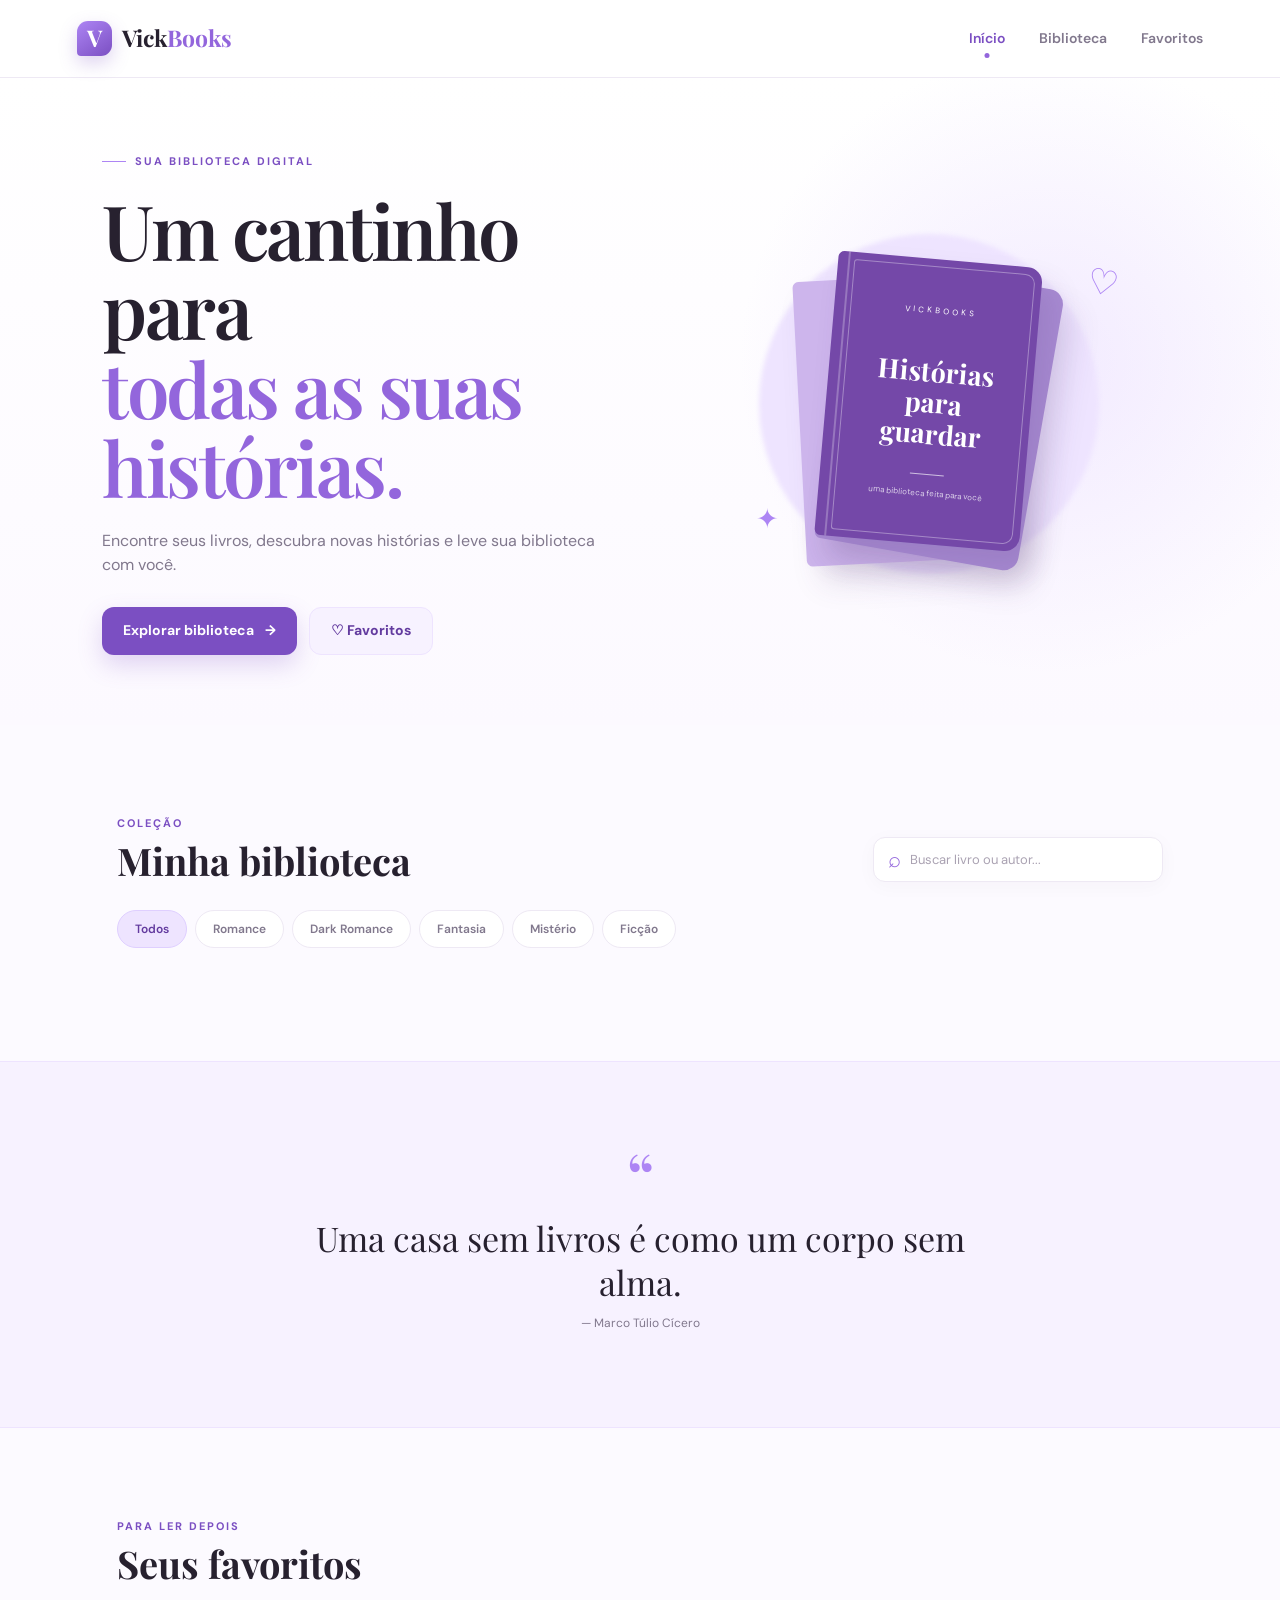
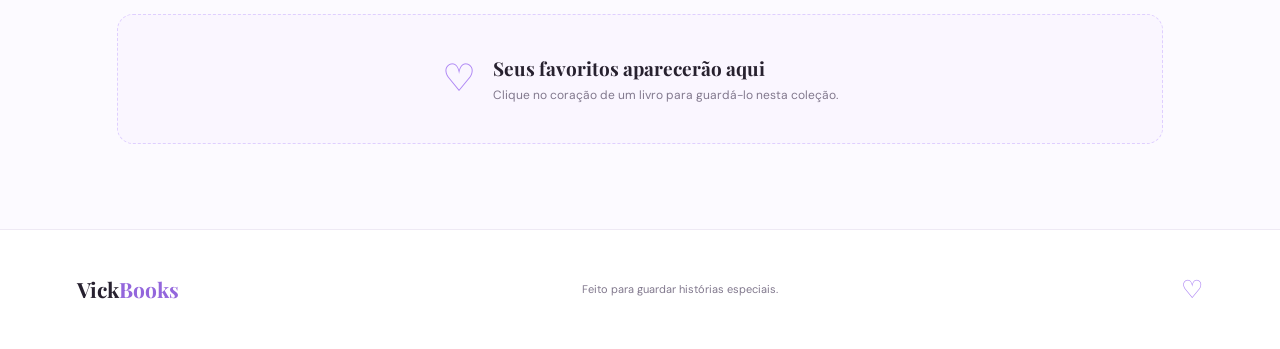
==== front/index.html @ a0c5a78e "Projeto VickBook feito por Henry" ====
<!DOCTYPE html>
<html lang="pt-BR">
<head>
  <meta charset="UTF-8">
  <meta name="viewport" content="width=device-width, initial-scale=1.0">
  <meta name="description" content="VickBooks — sua biblioteca digital pessoal.">
  <title>VickBooks — Sua biblioteca</title>
  <link rel="preconnect" href="https://fonts.googleapis.com">
  <link rel="preconnect" href="https://fonts.gstatic.com" crossorigin>
  <link href="https://fonts.googleapis.com/css2?family=DM+Sans:wght@400;500;600;700&family=Playfair+Display:wght@500;600;700&display=swap" rel="stylesheet">
  <link rel="stylesheet" href="style.css">
</head>
<body>
  <header class="header">
    <a class="brand" href="#">
      <span class="brand-mark">V</span>
      <span>Vick<span>Books</span></span>
    </a>

    <nav class="nav">
      <a class="active" href="#inicio">Início</a>
      <a href="#biblioteca">Biblioteca</a>
      <a href="#favoritos">Favoritos</a>
    </nav>

    <button class="icon-btn mobile-menu" id="menuBtn" aria-label="Abrir menu">☰</button>
  </header>

  <main>
    <section class="hero" id="inicio">
      <div class="hero-content">
        <div class="eyebrow"><span></span> SUA BIBLIOTECA DIGITAL</div>
        <h1>Um cantinho para<br><em>todas as suas histórias.</em></h1>
        <p>Encontre seus livros, descubra novas histórias e leve sua biblioteca com você.</p>

        <div class="hero-actions">
          <a href="#biblioteca" class="btn primary">Explorar biblioteca <span>→</span></a>
          <a href="#favoritos" class="btn secondary">♡ Favoritos</a>
        </div>
      </div>

      <div class="hero-art" aria-hidden="true">
        <div class="glow"></div>
        <div class="book-stack">
          <div class="book book-back"></div>
          <div class="book book-middle"></div>
          <div class="book book-front">
            <div class="book-cover">
              <span class="cover-small">VICKBOOKS</span>
              <strong>Histórias<br>para guardar</strong>
              <span class="cover-line"></span>
              <small>uma biblioteca feita para você</small>
            </div>
          </div>
        </div>
        <span class="floating-heart">♡</span>
        <span class="floating-star">✦</span>
      </div>
    </section>

    <section class="section" id="biblioteca">
      <div class="section-heading">
        <div>
          <span class="section-label">COLEÇÃO</span>
          <h2>Minha biblioteca</h2>
        </div>
        <div class="search-wrap">
          <span>⌕</span>
          <input id="searchInput" type="search" placeholder="Buscar livro ou autor..." aria-label="Buscar livro ou autor">
        </div>
      </div>

      <div class="category-row" id="categories">
        <button class="category active" data-category="Todos">Todos</button>
        <button class="category" data-category="Romance">Romance</button>
        <button class="category" data-category="Dark Romance">Dark Romance</button>
        <button class="category" data-category="Fantasia">Fantasia</button>
        <button class="category" data-category="Mistério">Mistério</button>
        <button class="category" data-category="Ficção">Ficção</button>
      </div>

      <div class="book-grid" id="bookGrid"></div>
      <div class="empty-state" id="emptyState">
        <div>⌕</div>
        <h3>Nenhum livro encontrado</h3>
        <p>Tente outro título, autor ou categoria.</p>
      </div>
    </section>

    <section class="quote-section">
      <div class="quote-mark">“</div>
      <blockquote>
        Uma casa sem livros é como um corpo sem alma.
      </blockquote>
      <p>— Marco Túlio Cícero</p>
    </section>

    <section class="section favorites-section" id="favoritos">
      <div class="section-heading">
        <div>
          <span class="section-label">PARA LER DEPOIS</span>
          <h2>Seus favoritos</h2>
        </div>
      </div>
      <div class="favorite-message" id="favoriteMessage">
        <span>♡</span>
        <div>
          <h3>Seus favoritos aparecerão aqui</h3>
          <p>Clique no coração de um livro para guardá-lo nesta coleção.</p>
        </div>
      </div>
      <div class="book-grid" id="favoriteGrid"></div>
    </section>
  </main>

  <footer>
    <div class="footer-brand">Vick<span>Books</span></div>
    <p>Feito para guardar histórias especiais.</p>
    <span class="footer-heart">♡</span>
  </footer>

  <script src="script.js"></script>
</body>
</html>
---- front/style.css ----
* {
  box-sizing: border-box;
  margin: 0;
  padding: 0;
}

:root {
  --white: #fff;
  --bg: #fcfaff;
  --surface: #ffffff;
  --lavender-50: #f7f2ff;
  --lavender-100: #eee4ff;
  --lavender-200: #dfcfff;
  --lavender-300: #c8adff;
  --lavender-400: #ad85f4;
  --lavender-500: #9366dc;
  --lavender-600: #7b4fc2;
  --lavender-700: #633b9f;
  --ink: #27212f;
  --muted: #81788d;
  --border: #eee9f4;
  --shadow: 0 18px 50px rgba(91, 56, 135, .10);
}

html {
  scroll-behavior: smooth;
}

body {
  background: var(--bg);
  color: var(--ink);
  font-family: "DM Sans", sans-serif;
  line-height: 1.5;
}

a {
  color: inherit;
  text-decoration: none;
}

button,
input {
  font: inherit;
}

.header {
  height: 78px;
  padding: 0 6%;
  display: flex;
  align-items: center;
  justify-content: space-between;
  background: rgba(255,255,255,.90);
  backdrop-filter: blur(16px);
  border-bottom: 1px solid var(--border);
  position: sticky;
  top: 0;
  z-index: 20;
}

.brand {
  display: flex;
  align-items: center;
  gap: 10px;
  font-family: "Playfair Display", serif;
  font-size: 23px;
  font-weight: 700;
}

.brand > span:last-child span,
.footer-brand span {
  color: var(--lavender-500);
}

.brand-mark {
  width: 35px;
  height: 35px;
  border-radius: 11px 11px 11px 4px;
  display: grid;
  place-items: center;
  color: white;
  background: linear-gradient(145deg, var(--lavender-400), var(--lavender-600));
  box-shadow: 0 7px 18px rgba(123,79,194,.25);
  font-family: "Playfair Display", serif;
}

.nav {
  display: flex;
  gap: 34px;
  color: var(--muted);
  font-size: 14px;
  font-weight: 600;
}

.nav a {
  position: relative;
  padding: 28px 0;
}

.nav a:hover,
.nav a.active {
  color: var(--lavender-600);
}

.nav a.active::after {
  content: "";
  position: absolute;
  left: 50%;
  bottom: 19px;
  width: 5px;
  height: 5px;
  transform: translateX(-50%);
  border-radius: 50%;
  background: var(--lavender-500);
}

.icon-btn {
  border: 0;
  background: transparent;
  cursor: pointer;
}

.mobile-menu {
  display: none;
  color: var(--lavender-600);
  font-size: 24px;
}

.hero {
  min-height: 600px;
  padding: 75px 8% 70px;
  display: grid;
  grid-template-columns: 1.05fr .95fr;
  align-items: center;
  gap: 30px;
  overflow: hidden;
  background:
    radial-gradient(circle at 82% 44%, rgba(207,180,255,.25), transparent 28%),
    linear-gradient(180deg, #fff 0%, #fcf9ff 100%);
}

.hero-content {
  max-width: 620px;
}

.eyebrow,
.section-label {
  color: var(--lavender-600);
  letter-spacing: 2px;
  font-size: 11px;
  font-weight: 700;
}

.eyebrow {
  display: flex;
  align-items: center;
  gap: 9px;
  margin-bottom: 20px;
}

.eyebrow span {
  width: 24px;
  height: 1px;
  background: var(--lavender-400);
}

.hero h1 {
  font-family: "Playfair Display", serif;
  font-size: clamp(48px, 6vw, 76px);
  line-height: 1.04;
  letter-spacing: -2.5px;
  font-weight: 600;
}

.hero h1 em {
  color: var(--lavender-500);
  font-style: normal;
}

.hero p {
  max-width: 500px;
  margin: 23px 0 30px;
  color: var(--muted);
  font-size: 16px;
}

.hero-actions {
  display: flex;
  gap: 12px;
  flex-wrap: wrap;
}

.btn {
  min-height: 48px;
  padding: 0 21px;
  display: inline-flex;
  align-items: center;
  justify-content: center;
  gap: 11px;
  border-radius: 12px;
  font-size: 14px;
  font-weight: 700;
  transition: .25s ease;
}

.btn.primary {
  color: #fff;
  background: var(--lavender-600);
  box-shadow: 0 10px 25px rgba(123,79,194,.22);
}

.btn.primary:hover {
  transform: translateY(-2px);
  background: var(--lavender-700);
}

.btn.secondary {
  color: var(--lavender-700);
  background: var(--lavender-50);
  border: 1px solid var(--lavender-100);
}

.btn.secondary:hover {
  background: var(--lavender-100);
}

.hero-art {
  min-height: 410px;
  position: relative;
  display: grid;
  place-items: center;
}

.glow {
  position: absolute;
  width: 340px;
  height: 340px;
  border-radius: 50%;
  background: var(--lavender-100);
  filter: blur(2px);
}

.book-stack {
  width: 240px;
  height: 330px;
  position: relative;
  transform: rotate(5deg);
  z-index: 2;
}

.book {
  position: absolute;
  width: 205px;
  height: 285px;
  left: 17px;
  top: 22px;
  border-radius: 6px 15px 15px 6px;
  box-shadow: 14px 18px 30px rgba(74,48,106,.13);
}

.book-back {
  background: #cdb5ec;
  transform: translate(-25px, 18px) rotate(-8deg);
}

.book-middle {
  background: #a88bd3;
  transform: translate(12px, 10px) rotate(5deg);
}

.book-front {
  padding: 7px 7px 7px 16px;
  background: #7448a8;
  transform: translateY(-2px);
}

.book-front::before {
  content: "";
  position: absolute;
  left: 10px;
  top: 0;
  width: 2px;
  height: 100%;
  background: rgba(255,255,255,.25);
}

.book-cover {
  height: 100%;
  border: 1px solid rgba(255,255,255,.35);
  border-radius: 3px 10px 10px 3px;
  color: #fff;
  display: flex;
  flex-direction: column;
  align-items: center;
  justify-content: center;
  text-align: center;
  padding: 25px;
}

.cover-small {
  font-size: 8px;
  letter-spacing: 3px;
  margin-bottom: 40px;
}

.book-cover strong {
  font-family: "Playfair Display", serif;
  font-size: 27px;
  line-height: 1.15;
}

.cover-line {
  width: 34px;
  height: 1px;
  margin: 25px 0 12px;
  background: rgba(255,255,255,.65);
}

.book-cover small {
  font-size: 8px;
  opacity: .75;
}

.floating-heart,
.floating-star {
  position: absolute;
  color: var(--lavender-400);
  z-index: 4;
}

.floating-heart {
  right: 12%;
  top: 14%;
  font-size: 35px;
  transform: rotate(12deg);
}

.floating-star {
  left: 15%;
  bottom: 17%;
  font-size: 27px;
}

.section {
  max-width: 1200px;
  margin: 0 auto;
  padding: 85px 6%;
}

.section-heading {
  display: flex;
  align-items: end;
  justify-content: space-between;
  gap: 25px;
  margin-bottom: 28px;
}

.section h2 {
  font-family: "Playfair Display", serif;
  font-size: 38px;
  line-height: 1.15;
  margin-top: 5px;
}

.search-wrap {
  width: 290px;
  height: 45px;
  display: flex;
  align-items: center;
  gap: 9px;
  padding: 0 14px;
  border: 1px solid var(--border);
  border-radius: 12px;
  background: var(--white);
  box-shadow: 0 4px 20px rgba(53,35,73,.03);
}

.search-wrap span {
  color: var(--lavender-500);
  font-size: 22px;
}

.search-wrap input {
  width: 100%;
  border: 0;
  outline: 0;
  color: var(--ink);
  background: transparent;
  font-size: 13px;
}

.search-wrap input::placeholder {
  color: #aaa2b2;
}

.category-row {
  display: flex;
  gap: 8px;
  margin-bottom: 28px;
  flex-wrap: wrap;
}

.category {
  padding: 9px 17px;
  border: 1px solid var(--border);
  border-radius: 100px;
  color: var(--muted);
  background: white;
  cursor: pointer;
  font-size: 12px;
  font-weight: 600;
  transition: .2s;
}

.category:hover,
.category.active {
  color: var(--lavender-700);
  background: var(--lavender-100);
  border-color: var(--lavender-200);
}

.book-grid {
  display: grid;
  grid-template-columns: repeat(4, 1fr);
  gap: 23px;
}

.book-card {
  background: white;
  border: 1px solid var(--border);
  border-radius: 15px;
  overflow: hidden;
  box-shadow: 0 8px 25px rgba(53,35,73,.04);
  transition: .25s ease;
}

.book-card:hover {
  transform: translateY(-5px);
  box-shadow: var(--shadow);
}

.cover {
  height: 275px;
  position: relative;
  display: flex;
  align-items: center;
  justify-content: center;
  overflow: hidden;
}

.cover::after {
  content: "";
  position: absolute;
  inset: 0;
  background: linear-gradient(130deg, rgba(255,255,255,.15), transparent 45%);
  pointer-events: none;
}

.cover-inner {
  width: 76%;
  height: 82%;
  padding: 18px;
  border: 1px solid rgba(255,255,255,.45);
  color: #fff;
  text-align: center;
  display: flex;
  flex-direction: column;
  align-items: center;
  justify-content: center;
  box-shadow: 8px 12px 22px rgba(0,0,0,.13);
}

.cover-inner strong {
  font-family: "Playfair Display", serif;
  font-size: 22px;
  line-height: 1.12;
}

.cover-inner small {
  margin-top: 14px;
  font-size: 9px;
  opacity: .82;
}

.cover-romance { background: linear-gradient(145deg, #d8b6eb, #a979c7); }
.cover-fantasy { background: linear-gradient(145deg, #9276bd, #59427f); }
.cover-mystery { background: linear-gradient(145deg, #7d7690, #3e384e); }
.cover-fiction { background: linear-gradient(145deg, #bba6d7, #8065a4); }
.cover-dark-romance { background: linear-gradient(145deg, #5a3b5f, #2d1f35); }

.card-body {
  padding: 17px 17px 18px;
}

.card-category {
  color: var(--lavender-600);
  text-transform: uppercase;
  letter-spacing: 1.2px;
  font-size: 9px;
  font-weight: 700;
}

.card-title {
  font-family: "Playfair Display", serif;
  font-size: 19px;
  margin: 4px 0 2px;
}

.card-author {
  color: var(--muted);
  font-size: 11px;
}

.card-footer {
  display: flex;
  justify-content: space-between;
  align-items: center;
  margin-top: 14px;
}

.read-btn {
  color: var(--lavender-600);
  font-size: 11px;
  font-weight: 700;
}

.favorite-btn {
  width: 31px;
  height: 31px;
  border: 1px solid var(--border);
  border-radius: 50%;
  color: #aaa1b2;
  background: white;
  cursor: pointer;
  transition: .2s;
}

.favorite-btn:hover,
.favorite-btn.active {
  color: var(--lavender-600);
  border-color: var(--lavender-200);
  background: var(--lavender-50);
}

.empty-state {
  display: none;
  padding: 55px 20px;
  text-align: center;
  color: var(--muted);
}

.empty-state > div {
  font-size: 36px;
  color: var(--lavender-400);
}

.empty-state h3 {
  color: var(--ink);
  margin: 7px 0 3px;
}

.empty-state p {
  font-size: 13px;
}

.quote-section {
  padding: 95px 20px;
  text-align: center;
  background: var(--lavender-50);
  border-top: 1px solid var(--lavender-100);
  border-bottom: 1px solid var(--lavender-100);
}

.quote-mark {
  color: var(--lavender-400);
  font-family: "Playfair Display", serif;
  font-size: 70px;
  line-height: .55;
}

blockquote {
  max-width: 650px;
  margin: 20px auto 10px;
  font-family: "Playfair Display", serif;
  font-size: clamp(24px, 3vw, 34px);
  line-height: 1.3;
}

.quote-section p {
  color: var(--muted);
  font-size: 12px;
}

.favorite-message {
  min-height: 130px;
  display: flex;
  align-items: center;
  justify-content: center;
  gap: 17px;
  padding: 30px;
  border: 1px dashed var(--lavender-200);
  border-radius: 16px;
  background: rgba(247,242,255,.55);
  color: var(--muted);
}

.favorite-message > span {
  font-size: 38px;
  color: var(--lavender-400);
}

.favorite-message h3 {
  color: var(--ink);
  font-family: "Playfair Display", serif;
  font-size: 19px;
}

.favorite-message p {
  font-size: 12px;
  margin-top: 3px;
}

#favoriteGrid:empty {
  display: none;
}

footer {
  min-height: 120px;
  padding: 35px 6%;
  display: flex;
  align-items: center;
  justify-content: space-between;
  gap: 20px;
  color: var(--muted);
  background: white;
  border-top: 1px solid var(--border);
}

.footer-brand {
  color: var(--ink);
  font-family: "Playfair Display", serif;
  font-size: 21px;
  font-weight: 700;
}

footer p {
  font-size: 11px;
}

.footer-heart {
  color: var(--lavender-400);
  font-size: 25px;
}

@media (max-width: 900px) {
  .hero {
    grid-template-columns: 1fr;
    padding-top: 60px;
  }

  .hero-art {
    min-height: 350px;
  }

  .book-grid {
    grid-template-columns: repeat(2, 1fr);
  }
}

@media (max-width: 650px) {
  .header {
    height: 68px;
    padding: 0 5%;
  }

  .nav {
    display: none;
    position: absolute;
    left: 0;
    right: 0;
    top: 68px;
    padding: 10px 5% 18px;
    flex-direction: column;
    gap: 0;
    background: white;
    border-bottom: 1px solid var(--border);
  }

  .nav.open {
    display: flex;
  }

  .nav a {
    padding: 13px 0;
  }

  .nav a.active::after {
    display: none;
  }

  .mobile-menu {
    display: block;
  }

  .hero {
    padding: 55px 7% 35px;
  }

  .hero h1 {
    font-size: 46px;
    letter-spacing: -1.5px;
  }

  .hero-art {
    min-height: 300px;
  }

  .book-stack {
    transform: scale(.82) rotate(5deg);
  }

  .section {
    padding: 65px 7%;
  }

  .section-heading {
    align-items: stretch;
    flex-direction: column;
  }

  .search-wrap {
    width: 100%;
  }

  .section h2 {
    font-size: 33px;
  }

  .book-grid {
    grid-template-columns: repeat(2, 1fr);
    gap: 13px;
  }

  .cover {
    height: 210px;
  }

  .cover-inner strong {
    font-size: 17px;
  }

  .card-body {
    padding: 13px;
  }

  .card-title {
    font-size: 16px;
  }

  footer {
    flex-direction: column;
    text-align: center;
  }

  .cover {
  width: 100%;
  height: 280px; 
  position: relative;
  overflow: hidden;
  background-color: #f0f0f0;
  border-top-left-radius: 8px;
  border-top-right-radius: 8px;
}

.cover img {
  width: 100%;
  height: 100%;
  object-fit: cover;
}
}
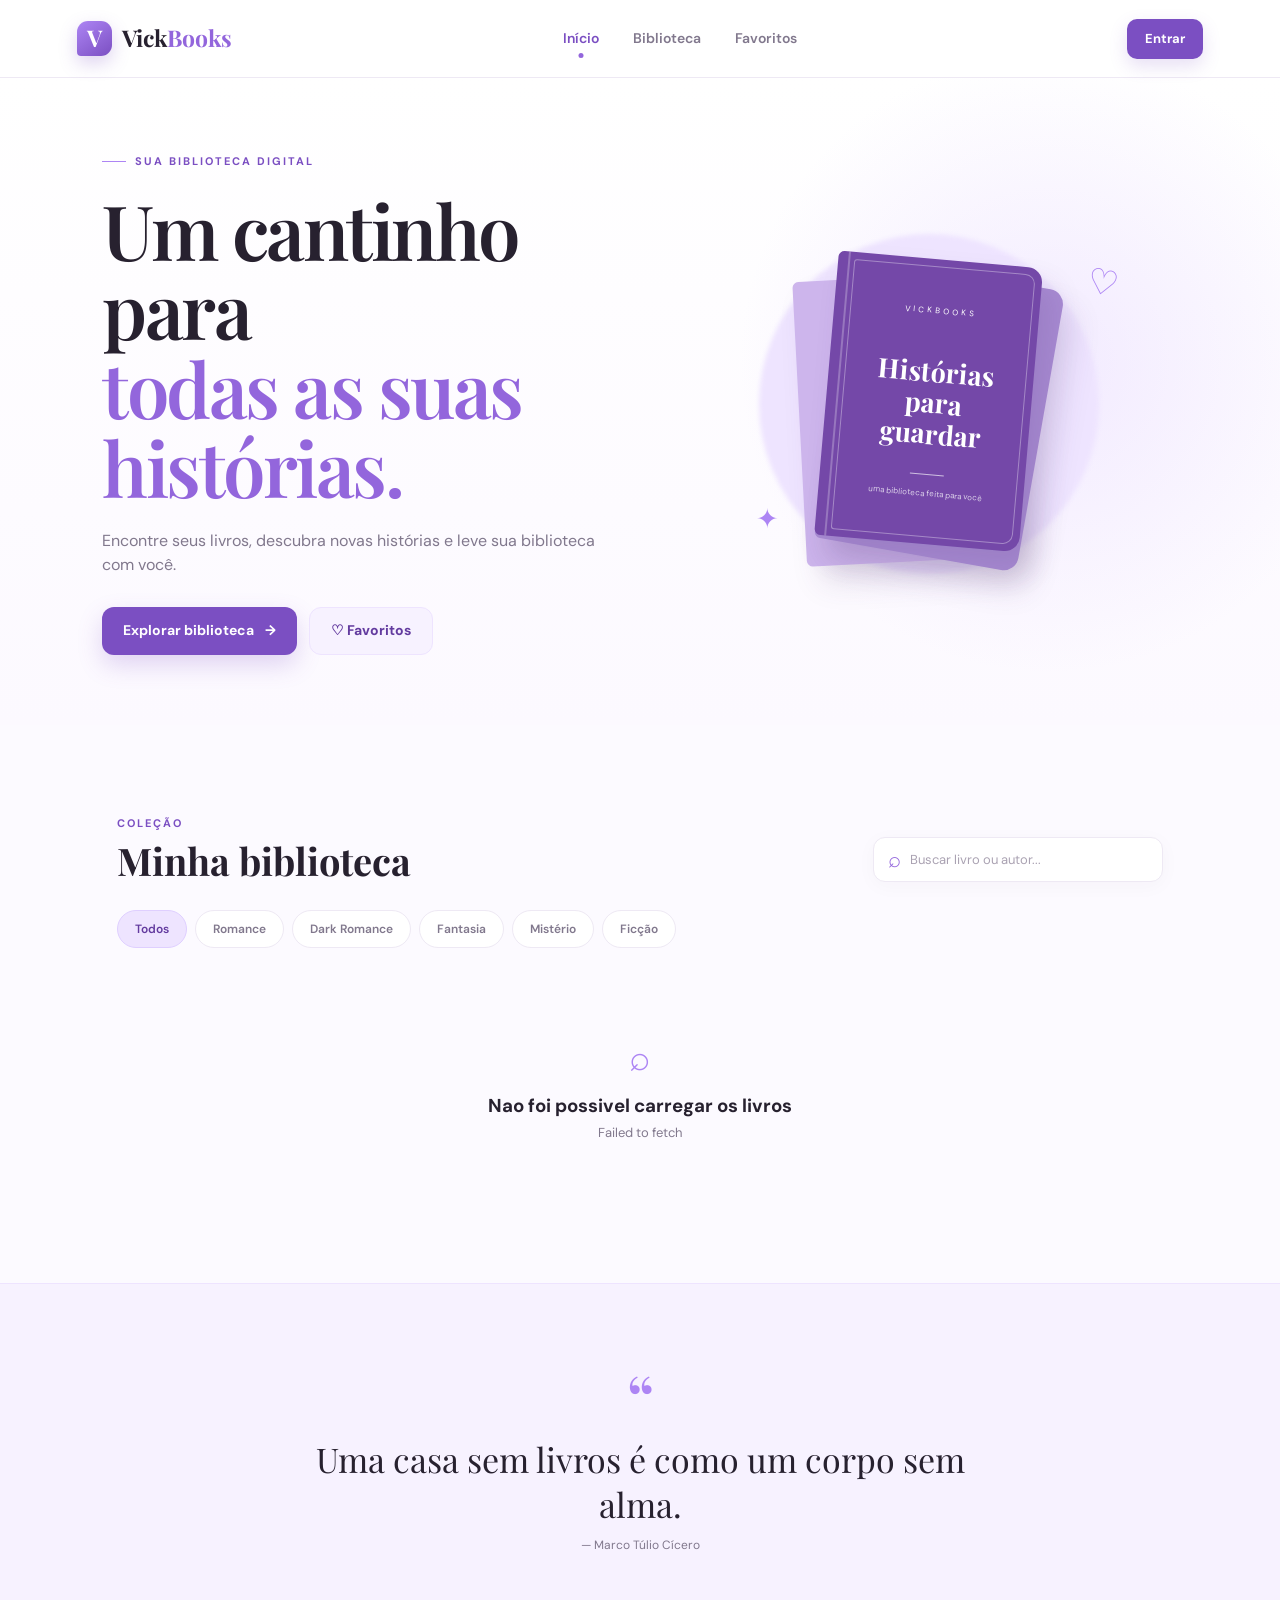
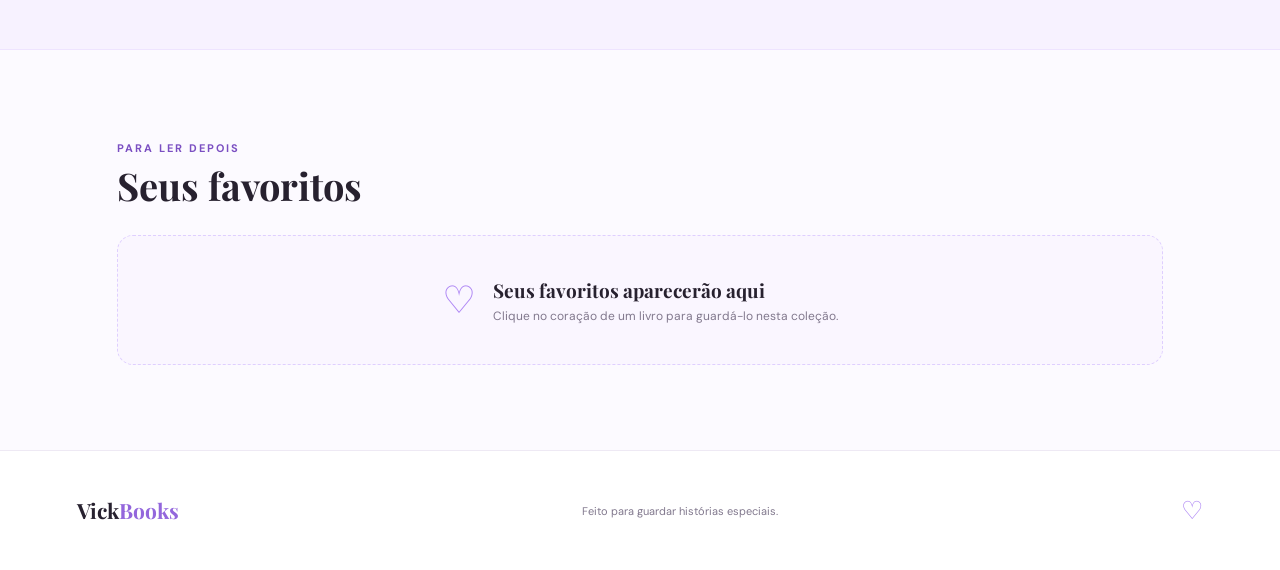
==== commit 0abb09a5: "security" ====
--- a/front/index.html
+++ b/front/index.html
@@ -22,6 +22,8 @@
       <a href="#biblioteca">Biblioteca</a>
       <a href="#favoritos">Favoritos</a>
     </nav>
+
+    <a class="login-btn" id="loginButton" href="login.html">Entrar</a>
 
     <button class="icon-btn mobile-menu" id="menuBtn" aria-label="Abrir menu">☰</button>
   </header>
@@ -120,5 +122,19 @@
   </footer>
 
   <script src="script.js"></script>
+  <script>
+    const loginButton = document.getElementById("loginButton");
+    const loggedUser = localStorage.getItem("vickbooks-user");
+    if (loginButton && localStorage.getItem("vickbooks-token")) {
+      loginButton.textContent = loggedUser ? `Sair (${loggedUser})` : "Sair";
+      loginButton.href = "#";
+      loginButton.addEventListener("click", (event) => {
+        event.preventDefault();
+        localStorage.removeItem("vickbooks-token");
+        localStorage.removeItem("vickbooks-user");
+        window.location.reload();
+      });
+    }
+  </script>
 </body>
 </html>
--- a/front/style.css
+++ b/front/style.css
@@ -113,6 +113,27 @@
   background: var(--lavender-500);
 }
 
+
+.login-btn {
+  display: inline-flex;
+  align-items: center;
+  justify-content: center;
+  min-height: 40px;
+  padding: 0 18px;
+  border-radius: 10px;
+  color: #fff;
+  background: var(--lavender-600);
+  font-size: 13px;
+  font-weight: 700;
+  box-shadow: 0 7px 18px rgba(123,79,194,.18);
+  transition: .25s ease;
+}
+
+.login-btn:hover {
+  background: var(--lavender-700);
+  transform: translateY(-1px);
+}
+
 .icon-btn {
   border: 0;
   background: transparent;
@@ -777,3 +798,273 @@
   object-fit: cover;
 }
 }
+
+
+@media (max-width: 700px) {
+  .login-btn {
+    min-height: 36px;
+    padding: 0 13px;
+    font-size: 12px;
+  }
+}
+
+/* =========================
+   LOGIN VICKBOOKS
+   ========================= */
+.login-page {
+  min-height: 100vh;
+  background:
+    radial-gradient(circle at 15% 15%, rgba(200,173,255,.28), transparent 28%),
+    radial-gradient(circle at 88% 82%, rgba(173,133,244,.20), transparent 30%),
+    linear-gradient(135deg, #fff 0%, #faf6ff 48%, #f4ecff 100%);
+  overflow-x: hidden;
+}
+
+.login-background {
+  position: fixed;
+  inset: 0;
+  pointer-events: none;
+  overflow: hidden;
+  z-index: 0;
+}
+
+.login-orb {
+  position: absolute;
+  display: block;
+  border-radius: 50%;
+  filter: blur(2px);
+}
+
+.orb-one {
+  width: 280px;
+  height: 280px;
+  left: -120px;
+  top: 22%;
+  background: rgba(200,173,255,.16);
+}
+
+.orb-two {
+  width: 360px;
+  height: 360px;
+  right: -160px;
+  bottom: -120px;
+  background: rgba(173,133,244,.15);
+}
+
+.login-spark {
+  position: absolute;
+  color: var(--lavender-400);
+  opacity: .65;
+}
+
+.spark-one { top: 20%; right: 18%; font-size: 26px; }
+.spark-two { bottom: 19%; left: 17%; font-size: 34px; }
+
+.login-header {
+  position: relative;
+  z-index: 5;
+  height: 78px;
+  padding: 0 6%;
+  display: flex;
+  align-items: center;
+  justify-content: space-between;
+  background: rgba(255,255,255,.72);
+  backdrop-filter: blur(16px);
+  border-bottom: 1px solid rgba(238,233,244,.9);
+}
+
+.back-home {
+  color: var(--muted);
+  font-size: 13px;
+  font-weight: 600;
+  transition: .2s ease;
+}
+
+.back-home:hover { color: var(--lavender-600); }
+
+.login-main {
+  position: relative;
+  z-index: 2;
+  min-height: calc(100vh - 78px);
+  padding: 55px 20px 70px;
+  display: flex;
+  align-items: center;
+  justify-content: center;
+}
+
+.login-card {
+  width: min(440px, 100%);
+  padding: 42px 42px 32px;
+  border: 1px solid rgba(255,255,255,.95);
+  border-radius: 28px;
+  background: rgba(255,255,255,.90);
+  box-shadow: 0 30px 80px rgba(91,56,135,.16), 0 4px 18px rgba(91,56,135,.06);
+  backdrop-filter: blur(18px);
+}
+
+.login-logo {
+  width: 58px;
+  height: 58px;
+  display: grid;
+  place-items: center;
+  margin-bottom: 20px;
+  border-radius: 18px 18px 18px 6px;
+  color: #fff;
+  background: linear-gradient(145deg, var(--lavender-400), var(--lavender-600));
+  box-shadow: 0 12px 28px rgba(123,79,194,.28);
+  font: 700 31px "Playfair Display", serif;
+}
+
+.login-kicker {
+  color: var(--lavender-600);
+  font-size: 10px;
+  font-weight: 700;
+  letter-spacing: 2px;
+}
+
+.login-card h1 {
+  margin-top: 7px;
+  color: var(--ink);
+  font: 700 38px/1.12 "Playfair Display", serif;
+  letter-spacing: -.7px;
+}
+
+.login-subtitle {
+  margin-top: 11px;
+  color: var(--muted);
+  font-size: 14px;
+}
+
+.login-form {
+  margin-top: 29px;
+}
+
+.login-field + .login-field { margin-top: 19px; }
+
+.login-field label {
+  display: block;
+  margin-bottom: 8px;
+  color: var(--ink);
+  font-size: 12px;
+  font-weight: 700;
+}
+
+.login-input-wrap {
+  height: 52px;
+  display: flex;
+  align-items: center;
+  gap: 10px;
+  padding: 0 14px;
+  border: 1px solid #e7dfef;
+  border-radius: 13px;
+  background: #fff;
+  transition: .2s ease;
+}
+
+.login-input-wrap:focus-within {
+  border-color: var(--lavender-400);
+  box-shadow: 0 0 0 4px rgba(173,133,244,.12);
+}
+
+.field-icon {
+  width: 18px;
+  color: var(--lavender-500);
+  font-size: 13px;
+  text-align: center;
+}
+
+.login-input-wrap input {
+  width: 100%;
+  height: 100%;
+  border: 0;
+  outline: 0;
+  background: transparent;
+  color: var(--ink);
+  font-size: 14px;
+}
+
+.login-input-wrap input::placeholder { color: #aaa1b3; }
+
+.show-password {
+  border: 0;
+  padding: 5px;
+  background: transparent;
+  color: #a79bae;
+  cursor: pointer;
+}
+
+.show-password:hover { color: var(--lavender-600); }
+
+.login-submit {
+  width: 100%;
+  height: 53px;
+  margin-top: 25px;
+  display: flex;
+  align-items: center;
+  justify-content: space-between;
+  padding: 0 18px 0 21px;
+  border: 0;
+  border-radius: 13px;
+  color: #fff;
+  background: linear-gradient(135deg, var(--lavender-500), var(--lavender-700));
+  box-shadow: 0 12px 25px rgba(123,79,194,.22);
+  font-size: 14px;
+  font-weight: 700;
+  cursor: pointer;
+  transition: .22s ease;
+}
+
+.login-submit:hover:not(:disabled) {
+  transform: translateY(-2px);
+  box-shadow: 0 16px 30px rgba(123,79,194,.28);
+}
+
+.login-submit strong { font-size: 20px; font-weight: 400; }
+.login-submit:disabled { opacity: .72; cursor: wait; }
+.login-submit.loading strong { opacity: 0; }
+
+.login-message {
+  min-height: 21px;
+  margin-top: 12px;
+  font-size: 12px;
+  font-weight: 600;
+  text-align: center;
+}
+
+.login-message.error { color: #c34d70; }
+.login-message.success { color: #4d946e; }
+
+.login-divider {
+  display: flex;
+  align-items: center;
+  gap: 12px;
+  margin-top: 20px;
+  color: #b4aabd;
+  font-size: 10px;
+  letter-spacing: 1.5px;
+  text-transform: uppercase;
+}
+
+.login-divider::before,
+.login-divider::after {
+  content: "";
+  height: 1px;
+  flex: 1;
+  background: #eee8f3;
+}
+
+.login-footer-text {
+  margin-top: 12px;
+  color: #9a91a3;
+  font-size: 11px;
+  text-align: center;
+}
+
+@media (max-width: 650px) {
+  .login-header { height: 68px; padding: 0 5%; }
+  .login-header .back-home { font-size: 11px; }
+  .login-main { min-height: calc(100vh - 68px); padding: 30px 15px 45px; }
+  .login-card { padding: 32px 24px 27px; border-radius: 22px; }
+  .login-card h1 { font-size: 32px; }
+  .login-logo { width: 52px; height: 52px; font-size: 27px; }
+}
